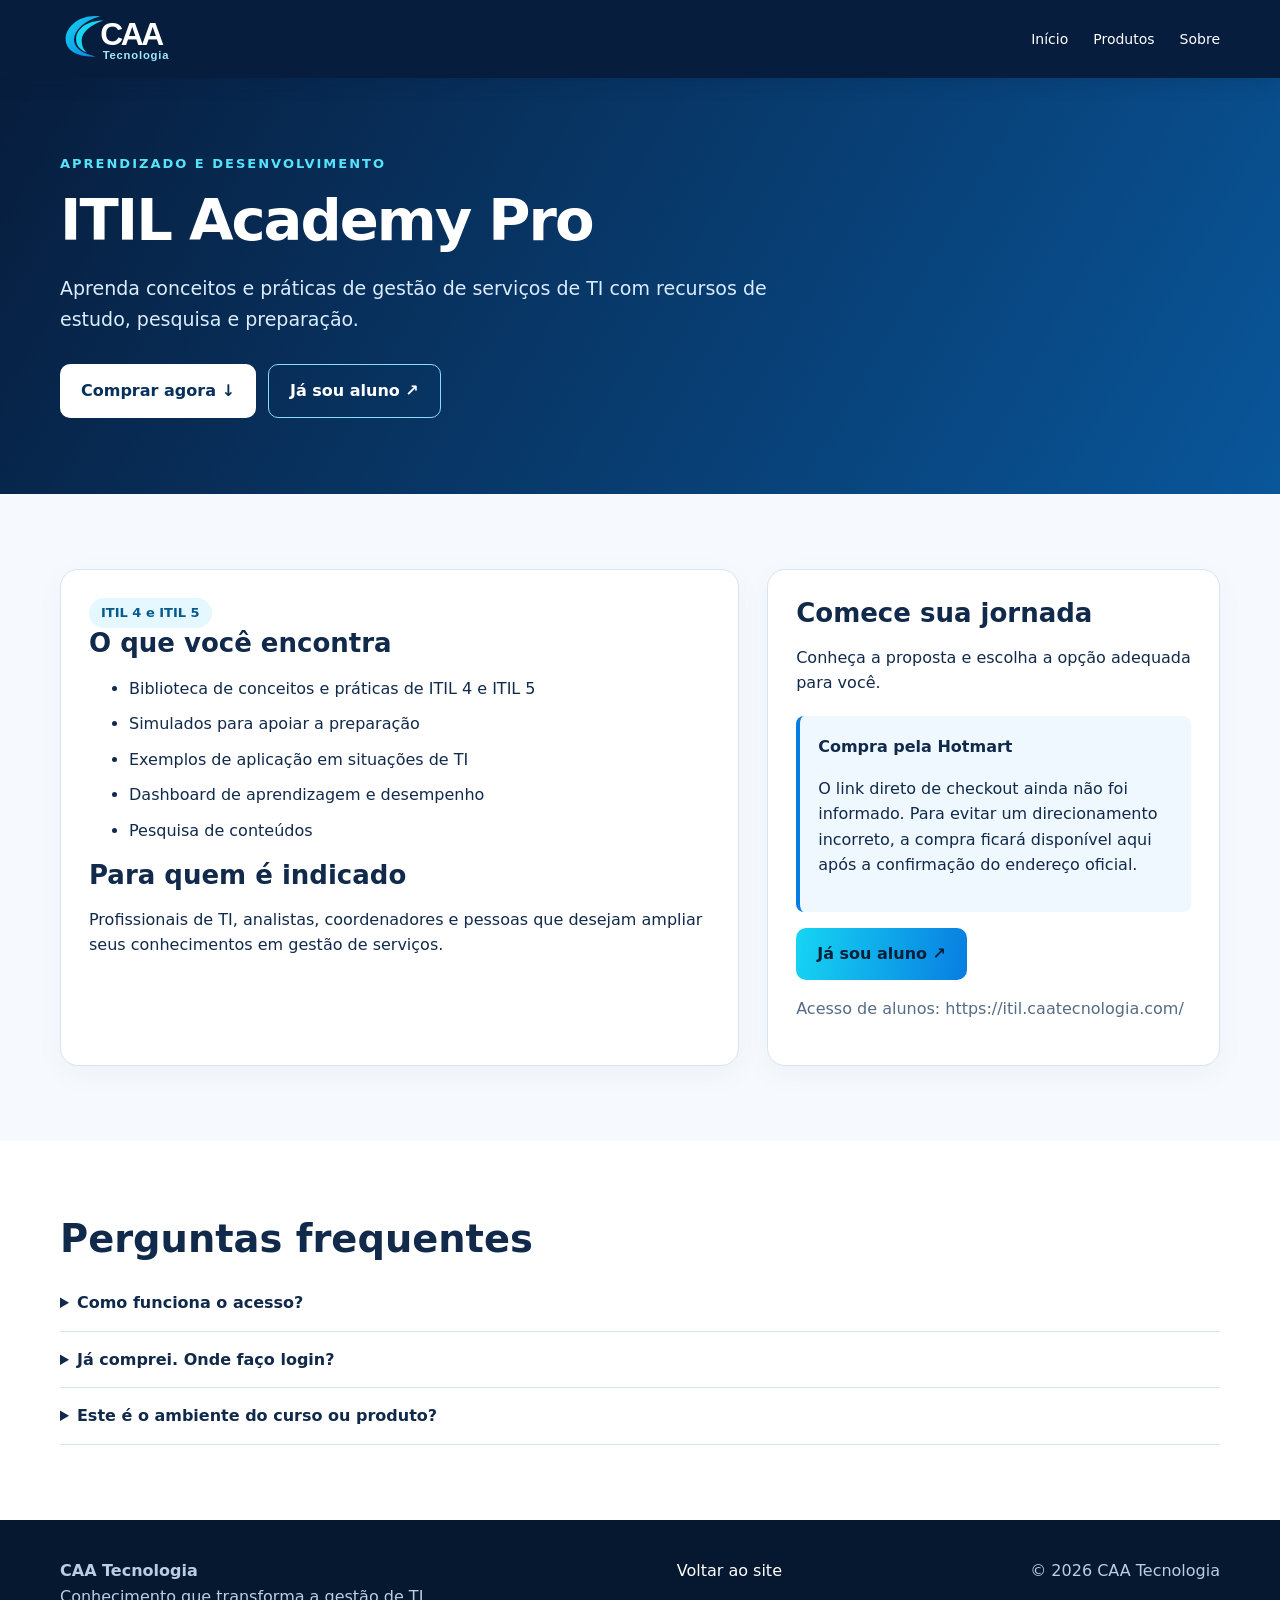
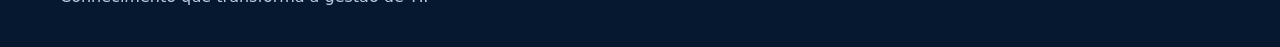
==== itil-academy-pro/index.html @ 2f961b3a "Inclusão da foto do autor" ====
<!doctype html><html lang="pt-BR"><head><meta charset="utf-8"><meta name="viewport" content="width=device-width,initial-scale=1"><meta name="description" content="Aprenda conceitos e práticas de gestão de serviços de TI com recursos de estudo, pesquisa e preparação."><title>ITIL Academy Pro | CAA Tecnologia</title><link rel="stylesheet" href="../style.css"></head><body><header class="header"><div class="container nav"><a class="brand" href="../" aria-label="CAA Tecnologia"><img src="../logo-caa.svg" alt="CAA Tecnologia" width="185" height="60" style="display:block;width:185px;height:auto"></a><nav class="links" aria-label="Navegação"><a href="../">Início</a><a href="../#produtos">Produtos</a><a href="../#sobre">Sobre</a></nav></div></header><main><div class="detail-hero"><div class="container"><div class="eyebrow">Aprendizado e desenvolvimento</div><h1>ITIL Academy Pro</h1><p>Aprenda conceitos e práticas de gestão de serviços de TI com recursos de estudo, pesquisa e preparação.</p><div class="actions"><a class="btn secondary" href="#compra">Comprar agora ↓</a><a class="btn outline" href="https://itil.caatecnologia.com/" target="_blank" rel="noopener noreferrer">Já sou aluno ↗</a></div></div></div><section><div class="container detail-grid"><article class="panel"><span class="pill">ITIL 4 e ITIL 5</span><h2>O que você encontra</h2><ul><li>Biblioteca de conceitos e práticas de ITIL 4 e ITIL 5</li><li>Simulados para apoiar a preparação</li><li>Exemplos de aplicação em situações de TI</li><li>Dashboard de aprendizagem e desempenho</li><li>Pesquisa de conteúdos</li></ul><h2>Para quem é indicado</h2><p>Profissionais de TI, analistas, coordenadores e pessoas que desejam ampliar seus conhecimentos em gestão de serviços.</p></article><aside class="panel" id="compra"><h2>Comece sua jornada</h2><p>Conheça a proposta e escolha a opção adequada para você.</p><div class="purchase-note"><strong>Compra pela Hotmart</strong><p>O link direto de checkout ainda não foi informado. Para evitar um direcionamento incorreto, a compra ficará disponível aqui após a confirmação do endereço oficial.</p></div><p><a class="btn" href="https://itil.caatecnologia.com/" target="_blank" rel="noopener noreferrer">Já sou aluno ↗</a></p><p class="muted">Acesso de alunos: https://itil.caatecnologia.com/</p></aside></div></section><section class="features faq"><div class="container"><h2>Perguntas frequentes</h2><details><summary>Como funciona o acesso?</summary><p>A compra dá acesso conforme as regras da oferta na Hotmart e a validação de acesso na plataforma.</p></details><details><summary>Já comprei. Onde faço login?</summary><p>Use o botão “Já sou aluno” nesta página, com a conta vinculada à sua compra.</p></details><details><summary>Este é o ambiente do curso ou produto?</summary><p>Não. Esta é uma página de apresentação. O acesso ao conteúdo ocorre na plataforma do produto.</p></details></div></section></main><footer><div class="container foot"><div><b>CAA Tecnologia</b><div>Conhecimento que transforma a gestão de TI.</div></div><div><a href="../">Voltar ao site</a></div><div>© 2026 CAA Tecnologia</div></div></footer></body></html>
---- style.css ----
:root{--navy:#071d3d;--blue:#087de1;--cyan:#16d5f3;--pale:#eaf3fc;--ink:#112a4b}*{box-sizing:border-box}html{scroll-behavior:smooth}body{margin:0;font:16px/1.6 system-ui,-apple-system,Segoe UI,sans-serif;color:var(--ink);background:#f6f9fd}a{text-decoration:none;color:inherit}.container{width:min(1160px,92%);margin:auto}.header{background:#071d3d;color:#fff;position:sticky;top:0;z-index:5;box-shadow:0 3px 20px #071d3d33}.nav{display:flex;align-items:center;justify-content:space-between;gap:20px;min-height:78px}.brand{display:flex;align-items:center;gap:12px}.mark{font-weight:900;font-style:italic;letter-spacing:-4px;font-size:35px;color:#fff;line-height:1}.mark:before{content:'◜';font-size:45px;color:var(--cyan);margin-right:3px}.brand small{display:block;font-size:12px;letter-spacing:2px;color:#c7e9ff}.links{display:flex;gap:25px;align-items:center;font-size:14px}.links a:hover{color:var(--cyan)}.btn{display:inline-flex;justify-content:center;align-items:center;border:0;border-radius:10px;padding:13px 21px;font-weight:750;background:linear-gradient(100deg,var(--cyan),var(--blue));color:#05203a;cursor:pointer}.btn.outline{border:1px solid #8bdcf5;background:transparent;color:white}.hero{background:radial-gradient(circle at 78% 40%,#1164ae 0%,#082e5b 35%,#071d3d 75%);color:#fff;padding:100px 0}.hero-grid{display:grid;grid-template-columns:1.1fr .9fr;align-items:center;gap:40px}.eyebrow{color:var(--cyan);font-weight:750;letter-spacing:2px;text-transform:uppercase;font-size:13px}h1{font-size:clamp(36px,4.5vw,60px);line-height:1.12;letter-spacing:-2px;margin:14px 0 20px}h1 span{color:var(--cyan)}.hero p{font-size:19px;max-width:580px;color:#d8e8fb}.actions{display:flex;gap:12px;flex-wrap:wrap;margin-top:30px}.visual{border:1px solid #2c8fc5;background:linear-gradient(135deg,#0b427c,#061b35);border-radius:22px;padding:28px;box-shadow:0 25px 65px #0006}.visual-title{display:flex;justify-content:space-between;color:#c6edff;border-bottom:1px solid #2a668c;padding-bottom:14px}.metric-grid{display:grid;grid-template-columns:repeat(2,1fr);gap:15px;margin-top:18px}.metric{padding:23px;border:1px solid #26628b;border-radius:14px;background:#0a3560;color:#fff}.metric b{display:block;font-size:27px;color:var(--cyan)}section{padding:75px 0}.section-head{text-align:center;max-width:740px;margin:0 auto 34px}h2{font-size:clamp(28px,3vw,40px);line-height:1.2;margin:0 0 13px}.section-head p{color:#526780}.products{display:grid;grid-template-columns:repeat(2,1fr);gap:24px}.product{background:linear-gradient(145deg,#0a2b58,#0857a2);color:white;border-radius:20px;padding:32px;display:flex;flex-direction:column;box-shadow:0 12px 30px #082a501c}.product .icon{font-size:42px;color:var(--cyan)}.product h3{font-size:29px;line-height:1.2;margin:12px 0}.product p{color:#dceaff}.product ul{padding-left:20px;flex:1}.product li{margin:9px 0}.product li::marker{color:var(--cyan)}.product .btn{align-self:flex-start}.features{background:white}.feature-grid{display:grid;grid-template-columns:repeat(4,1fr);gap:20px}.feature{padding:24px;background:#edf6ff;border-radius:15px}.feature strong{display:block;margin:9px 0;font-size:18px}.feature .symbol{font-size:29px;color:var(--blue)}.about-grid{display:grid;grid-template-columns:1fr 1fr;gap:45px;align-items:center}.about-panel{background:#e4f1ff;border-radius:20px;padding:35px;border-left:5px solid var(--blue)}.cta{background:linear-gradient(115deg,#071d3d,#075da9);color:#fff;border-radius:22px;padding:45px;display:flex;align-items:center;justify-content:space-between;gap:25px}.cta p{color:#dceaff}footer{background:#06182f;color:#b9cde4;padding:38px 0}.foot{display:flex;justify-content:space-between;gap:25px;flex-wrap:wrap}footer a{color:white}.note{font-size:12px;color:#61748a;margin-top:15px}@media(max-width:760px){.links{gap:12px;flex-wrap:wrap;justify-content:flex-end}.links a{font-size:12px}.hero{padding:65px 0}.hero-grid,.products,.about-grid{grid-template-columns:1fr}.feature-grid{grid-template-columns:repeat(2,1fr)}.cta{display:block}.nav{align-items:flex-start;padding:12px 0;flex-direction:column}.visual{max-width:500px}}@media(max-width:420px){.feature-grid{grid-template-columns:1fr}.links{gap:11px}.hero p{font-size:17px}}.product .btn:focus-visible,.links a:focus-visible,.btn:focus-visible{outline:3px solid #16d5f3;outline-offset:4px}section{scroll-margin-top:90px}.brand img{max-width:185px}@media(max-width:760px){.brand img{max-width:160px}}
.product-actions{display:flex;flex-wrap:wrap;gap:10px;margin-top:auto}.btn.secondary{background:#ffffff;color:#07305b}.btn.disabled{background:#c8d8e7;color:#344e67;cursor:not-allowed}.product .btn{align-self:auto}.detail-hero{background:linear-gradient(120deg,#071d3d,#09569a);color:white;padding:76px 0}.detail-hero h1{max-width:850px}.detail-hero p{color:#dcecff;max-width:760px;font-size:19px}.detail-hero .eyebrow{color:#55e4fb}.detail-grid{display:grid;grid-template-columns:1.2fr .8fr;gap:28px}.panel{background:white;border:1px solid #d6e5f4;border-radius:18px;padding:28px;box-shadow:0 8px 30px #0a2c4b0a}.panel h2{font-size:26px}.panel li{margin:10px 0}.muted{color:#566c84}.pill{display:inline-block;background:#e5f8ff;color:#075a8d;padding:5px 12px;border-radius:999px;font-size:13px;font-weight:700}.purchase-note{border-left:4px solid #087de1;background:#eff7ff;padding:18px;border-radius:8px;margin-top:20px}.faq details{padding:15px 0;border-bottom:1px solid #d6e5f4}.faq summary{font-weight:700;cursor:pointer}.detail-hero .btn.outline{color:white}.detail-hero .btn.secondary{color:#07305b}.header .brand img{max-width:185px}@media(max-width:760px){.detail-grid{grid-template-columns:1fr}}

.author-section{background:#f2f7fd}.author-grid{display:grid;grid-template-columns:1.2fr .8fr;gap:45px;align-items:center}.author-grid p{color:#465d76;line-height:1.75}.author-panel{background:linear-gradient(135deg,#071d3d,#07599e);color:#fff;border-radius:22px;padding:32px}.author-panel p{color:#d8e9fb}.author-stats{display:grid;grid-template-columns:1fr 1fr;gap:16px;margin:24px 0}.author-stats div{border:1px solid #39739d;border-radius:12px;padding:17px}.author-stats strong{display:block;color:#16d5f3;font-size:29px}.author-stats span{font-size:13px;color:#d8e9fb}.author-bio{max-width:840px}.author-bio p{line-height:1.85;color:#3f5670}.author-bio h2{margin-top:40px}.results-grid{display:grid;grid-template-columns:repeat(3,1fr);gap:16px}.result-card{background:white;border:1px solid #d7e6f5;border-radius:15px;padding:21px}.result-card strong{font-size:27px;color:#087de1;display:block}.result-card span{font-size:14px;color:#455e77}.credentials{background:#eaf3fc;border-radius:16px;padding:26px;margin-top:25px}@media(max-width:760px){.author-grid,.results-grid{grid-template-columns:1fr}}

/* Foto do autor */
.author-panel {overflow:hidden;}
.author-photo {display:block;width:100%;height:360px;object-fit:contain;object-position:center center;border-radius:16px;background:#f6f9fd;}
.author-photo-caption {margin:12px 0 0;text-align:center;font-size:.92rem;font-weight:600;}
.bio-photo {float:right;width:min(40%,350px);margin:0 0 24px 30px;text-align:center;}
.bio-photo img {width:100%;height:auto;display:block;border-radius:18px;background:#f6f9fd;}
.bio-photo figcaption {font-size:.84rem;color:#5d7087;margin-top:8px;}
@media(max-width:700px){.author-photo{height:300px}.bio-photo{float:none;width:min(100%,360px);margin:0 auto 26px}}
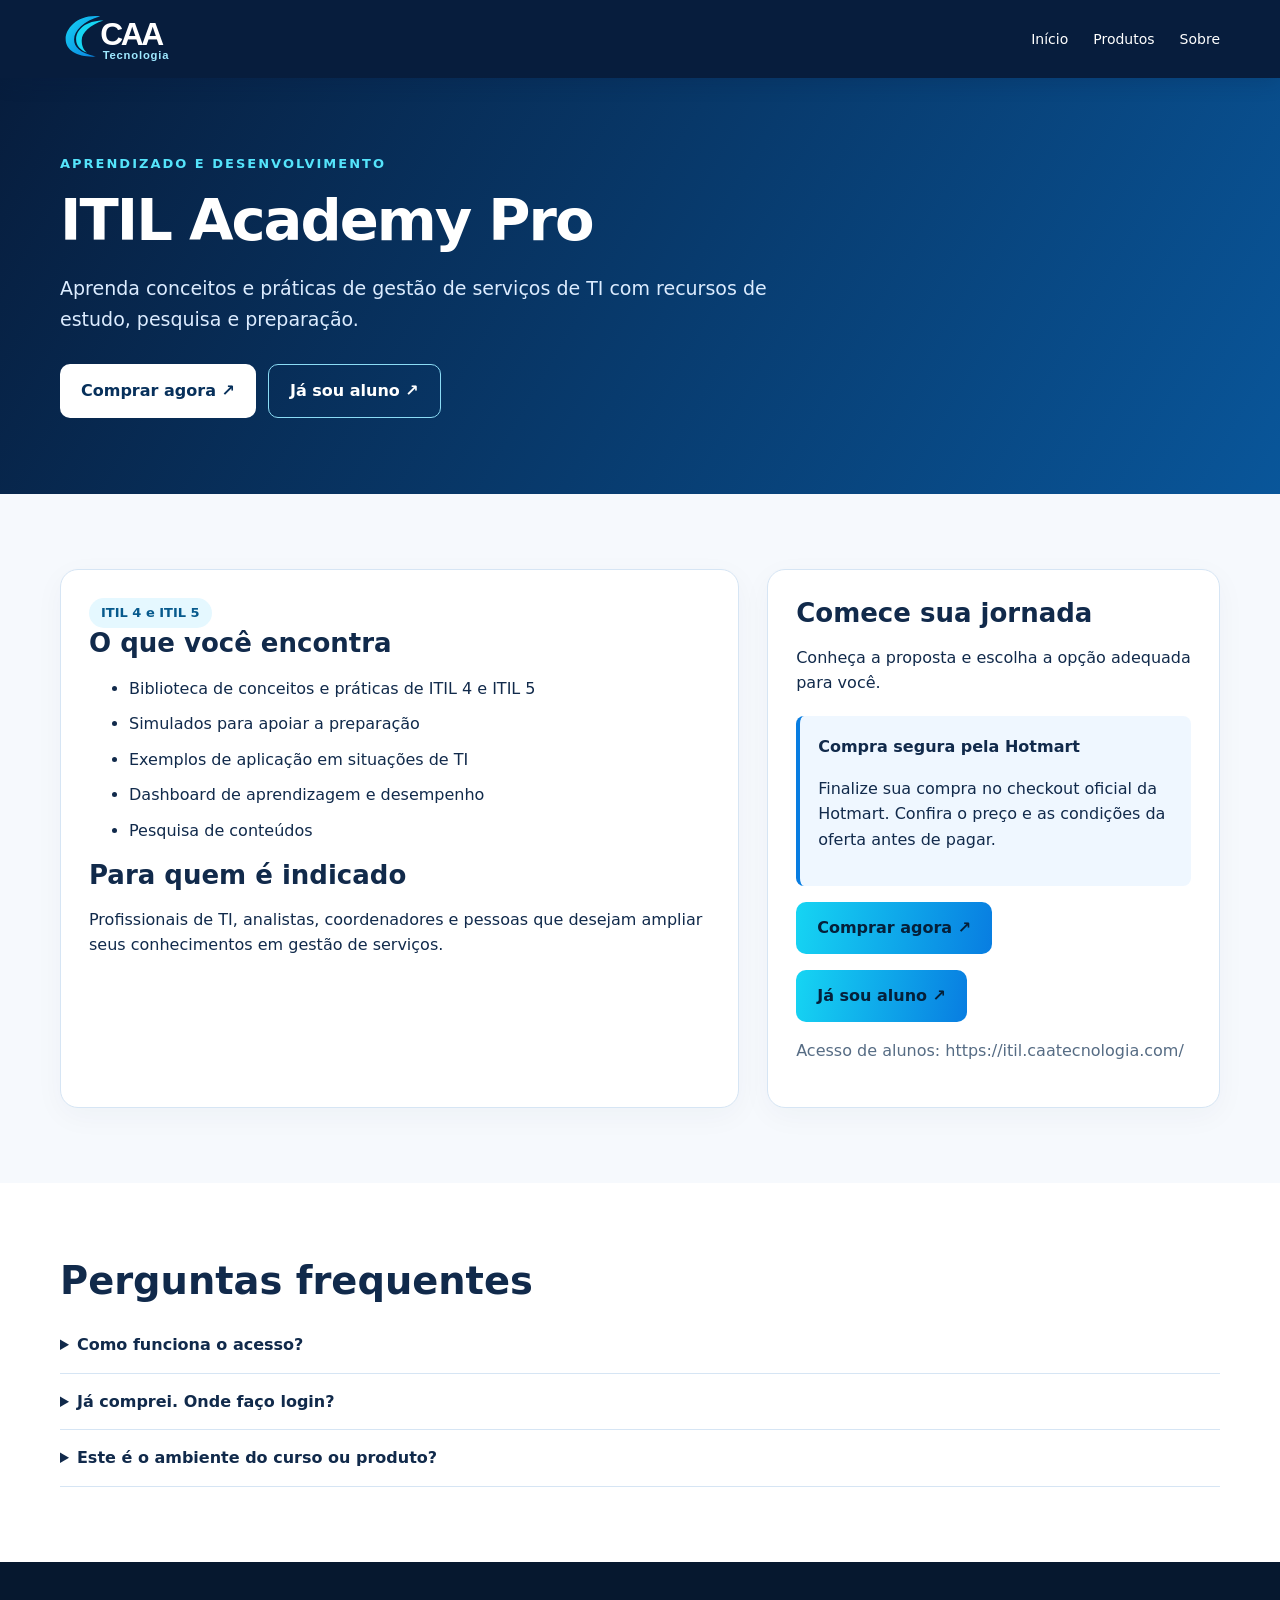
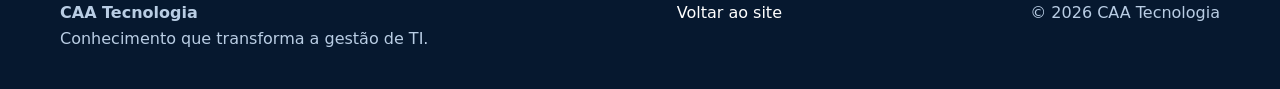
==== commit 7f310b3e: "Atualização comercial e perfil do autor" ====
--- a/itil-academy-pro/index.html
+++ b/itil-academy-pro/index.html
@@ -1 +1,2 @@
-<!doctype html><html lang="pt-BR"><head><meta charset="utf-8"><meta name="viewport" content="width=device-width,initial-scale=1"><meta name="description" content="Aprenda conceitos e práticas de gestão de serviços de TI com recursos de estudo, pesquisa e preparação."><title>ITIL Academy Pro | CAA Tecnologia</title><link rel="stylesheet" href="../style.css"></head><body><header class="header"><div class="container nav"><a class="brand" href="../" aria-label="CAA Tecnologia"><img src="../logo-caa.svg" alt="CAA Tecnologia" width="185" height="60" style="display:block;width:185px;height:auto"></a><nav class="links" aria-label="Navegação"><a href="../">Início</a><a href="../#produtos">Produtos</a><a href="../#sobre">Sobre</a></nav></div></header><main><div class="detail-hero"><div class="container"><div class="eyebrow">Aprendizado e desenvolvimento</div><h1>ITIL Academy Pro</h1><p>Aprenda conceitos e práticas de gestão de serviços de TI com recursos de estudo, pesquisa e preparação.</p><div class="actions"><a class="btn secondary" href="#compra">Comprar agora ↓</a><a class="btn outline" href="https://itil.caatecnologia.com/" target="_blank" rel="noopener noreferrer">Já sou aluno ↗</a></div></div></div><section><div class="container detail-grid"><article class="panel"><span class="pill">ITIL 4 e ITIL 5</span><h2>O que você encontra</h2><ul><li>Biblioteca de conceitos e práticas de ITIL 4 e ITIL 5</li><li>Simulados para apoiar a preparação</li><li>Exemplos de aplicação em situações de TI</li><li>Dashboard de aprendizagem e desempenho</li><li>Pesquisa de conteúdos</li></ul><h2>Para quem é indicado</h2><p>Profissionais de TI, analistas, coordenadores e pessoas que desejam ampliar seus conhecimentos em gestão de serviços.</p></article><aside class="panel" id="compra"><h2>Comece sua jornada</h2><p>Conheça a proposta e escolha a opção adequada para você.</p><div class="purchase-note"><strong>Compra pela Hotmart</strong><p>O link direto de checkout ainda não foi informado. Para evitar um direcionamento incorreto, a compra ficará disponível aqui após a confirmação do endereço oficial.</p></div><p><a class="btn" href="https://itil.caatecnologia.com/" target="_blank" rel="noopener noreferrer">Já sou aluno ↗</a></p><p class="muted">Acesso de alunos: https://itil.caatecnologia.com/</p></aside></div></section><section class="features faq"><div class="container"><h2>Perguntas frequentes</h2><details><summary>Como funciona o acesso?</summary><p>A compra dá acesso conforme as regras da oferta na Hotmart e a validação de acesso na plataforma.</p></details><details><summary>Já comprei. Onde faço login?</summary><p>Use o botão “Já sou aluno” nesta página, com a conta vinculada à sua compra.</p></details><details><summary>Este é o ambiente do curso ou produto?</summary><p>Não. Esta é uma página de apresentação. O acesso ao conteúdo ocorre na plataforma do produto.</p></details></div></section></main><footer><div class="container foot"><div><b>CAA Tecnologia</b><div>Conhecimento que transforma a gestão de TI.</div></div><div><a href="../">Voltar ao site</a></div><div>© 2026 CAA Tecnologia</div></div></footer></body></html>+<!DOCTYPE html>
+<html lang="pt-BR"><head><meta charset="utf-8"/><meta content="width=device-width,initial-scale=1" name="viewport"/><meta content="Aprenda conceitos e práticas de gestão de serviços de TI com recursos de estudo, pesquisa e preparação." name="description"/><title>ITIL Academy Pro | CAA Tecnologia</title><link href="../style.css" rel="stylesheet"/></head><body><header class="header"><div class="container nav"><a aria-label="CAA Tecnologia" class="brand" href="../"><img alt="CAA Tecnologia" height="60" src="../logo-caa.svg" style="display:block;width:185px;height:auto" width="185"/></a><nav aria-label="Navegação" class="links"><a href="../">Início</a><a href="../#produtos">Produtos</a><a href="../#sobre">Sobre</a></nav></div></header><main><div class="detail-hero"><div class="container"><div class="eyebrow">Aprendizado e desenvolvimento</div><h1>ITIL Academy Pro</h1><p>Aprenda conceitos e práticas de gestão de serviços de TI com recursos de estudo, pesquisa e preparação.</p><div class="actions"><a class="btn secondary" href="https://pay.hotmart.com/L108184821G" rel="noopener noreferrer" target="_blank">Comprar agora ↗</a><a class="btn outline" href="https://itil.caatecnologia.com/" rel="noopener noreferrer" target="_blank">Já sou aluno ↗</a></div></div></div><section><div class="container detail-grid"><article class="panel"><span class="pill">ITIL 4 e ITIL 5</span><h2>O que você encontra</h2><ul><li>Biblioteca de conceitos e práticas de ITIL 4 e ITIL 5</li><li>Simulados para apoiar a preparação</li><li>Exemplos de aplicação em situações de TI</li><li>Dashboard de aprendizagem e desempenho</li><li>Pesquisa de conteúdos</li></ul><h2>Para quem é indicado</h2><p>Profissionais de TI, analistas, coordenadores e pessoas que desejam ampliar seus conhecimentos em gestão de serviços.</p></article><aside class="panel" id="compra"><h2>Comece sua jornada</h2><p>Conheça a proposta e escolha a opção adequada para você.</p><div class="purchase-note"><strong>Compra segura pela Hotmart</strong><p>Finalize sua compra no checkout oficial da Hotmart. Confira o preço e as condições da oferta antes de pagar.</p></div><p><a class="btn" href="https://pay.hotmart.com/L108184821G" rel="noopener noreferrer" target="_blank">Comprar agora ↗</a></p><p><a class="btn" href="https://itil.caatecnologia.com/" rel="noopener noreferrer" target="_blank">Já sou aluno ↗</a></p><p class="muted">Acesso de alunos: https://itil.caatecnologia.com/</p></aside></div></section><section class="features faq"><div class="container"><h2>Perguntas frequentes</h2><details><summary>Como funciona o acesso?</summary><p>A compra dá acesso conforme as regras da oferta na Hotmart e a validação de acesso na plataforma.</p></details><details><summary>Já comprei. Onde faço login?</summary><p>Use o botão “Já sou aluno” nesta página, com a conta vinculada à sua compra.</p></details><details><summary>Este é o ambiente do curso ou produto?</summary><p>Não. Esta é uma página de apresentação. O acesso ao conteúdo ocorre na plataforma do produto.</p></details></div></section></main><footer><div class="container foot"><div><b>CAA Tecnologia</b><div>Conhecimento que transforma a gestão de TI.</div></div><div><a href="../">Voltar ao site</a></div><div>© 2026 CAA Tecnologia</div></div></footer></body></html>
